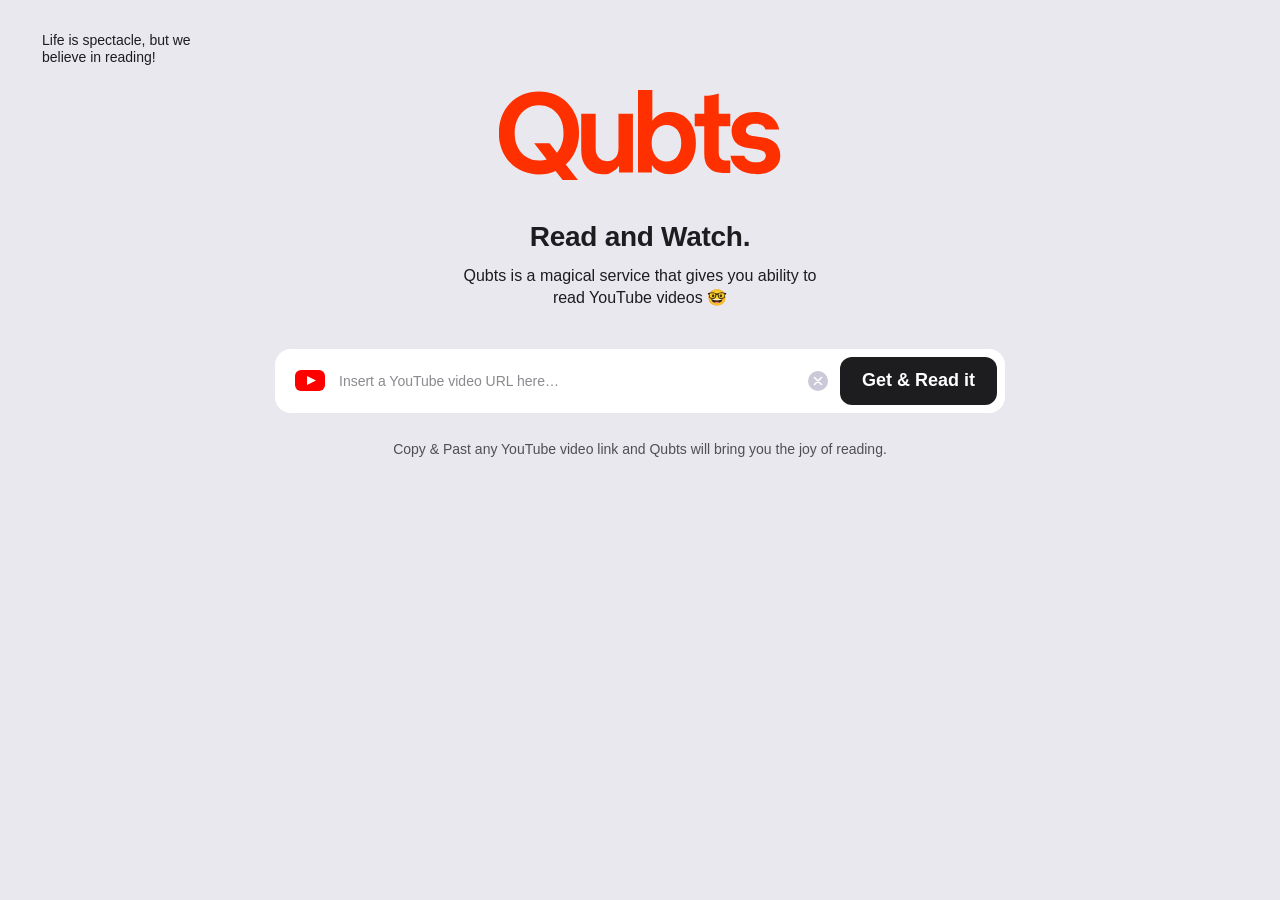
==== qubts/index.html @ bc100fbe "Add Qubts Home hero (Stage 1) Co-Authored-By: Claude Opus 4.8 <noreply@anthropic.com>" ====
<!DOCTYPE html>
<html lang="en">
<head>
  <meta charset="UTF-8">
  <meta name="viewport" content="width=device-width, initial-scale=1.0">
  <title>Qubts — Read and Watch</title>
  <link rel="stylesheet" href="style.css">
</head>
<body>
  <!-- Decorative top-left flourish, faithful to the Sketch design -->
  <p class="tagline">Life is spectacle, but we believe in reading!</p>

  <main class="hero">
    <span class="parachute" aria-hidden="true">🪂</span>

    <img class="logo" src="assets/qubts-logo.svg" alt="Qubts" width="282" height="89">

    <h1 class="headline">Read and Watch.</h1>

    <p class="subtitle">Qubts is a magical service that gives you ability to read YouTube videos <span class="emoji">🤓</span></p>

    <form class="url-bar" onsubmit="return false;">
      <span class="yt-icon" aria-hidden="true">
        <svg width="30" height="21" viewBox="0 0 30 21" xmlns="http://www.w3.org/2000/svg">
          <rect width="30" height="21" rx="6" fill="#FF0000"/>
          <path d="M12 6 L21 10.5 L12 15 Z" fill="#FFFFFF"/>
        </svg>
      </span>
      <input type="text" class="url-input" placeholder="Insert a YouTube video URL here…" aria-label="YouTube video URL">
      <span class="clear-icon" aria-hidden="true">
        <svg width="20" height="20" viewBox="0 0 20 20" xmlns="http://www.w3.org/2000/svg">
          <circle cx="10" cy="10" r="10" fill="#CBC9D7"/>
          <path d="M6.5 6.5 L13.5 13.5 M13.5 6.5 L6.5 13.5" stroke="#FFFFFF" stroke-width="1.6" stroke-linecap="round"/>
        </svg>
      </span>
      <button type="submit" class="btn-read">Get &amp; Read it</button>
    </form>

    <p class="helper">Copy &amp; Past any YouTube video link and Qubts will bring you the joy of reading.</p>
  </main>
</body>
</html>
---- qubts/style.css ----
/* Qubts — Home (1.2-01). Stage 1: hero block, pixel-close to the Sketch design.
   Values (sizes, colors, spacing) come straight from the Sketch file. */

:root {
  --ink: #1D1D1F;          /* primary text */
  --accent: #FF3000;       /* Qubts brand red-orange */
  --bg: #E9E8EF;           /* page background */
  --white: #FFFFFF;
  --placeholder: #8A8A8F;  /* muted input placeholder */
  /* Apple system font stack = SF Pro on Mac/iOS, graceful fallback elsewhere */
  --sans: -apple-system, BlinkMacSystemFont, "SF Pro Text", "Helvetica Neue", Arial, sans-serif;
}

* { box-sizing: border-box; margin: 0; padding: 0; }

body {
  position: relative;
  min-height: 100vh;
  background: var(--bg);
  color: var(--ink);
  font-family: var(--sans);
  -webkit-font-smoothing: antialiased;
  padding-bottom: 80px;
}

/* Top-left flourish */
.tagline {
  position: absolute;
  top: 32px;
  left: 42px;
  font-size: 14px;
  max-width: 160px;
  line-height: 1.2;
}

/* Hero is a centered vertical column */
.hero {
  position: relative;
  display: flex;
  flex-direction: column;
  align-items: center;
  text-align: center;
  padding-top: 90px;
}

.parachute {
  position: absolute;
  top: -47px;
  left: 50%;
  transform: translateX(34px);
  font-size: 36px;
}

.logo {
  width: 282px;
  height: auto;
}

.headline {
  margin-top: 41px;
  font-size: 28px;
  font-weight: 600;     /* SF Pro Semibold */
  letter-spacing: -0.01em;
}

.subtitle {
  margin-top: 12px;
  max-width: 380px;
  font-size: 16px;
  font-weight: 400;
  line-height: 1.375;   /* ~22px, matches the 2-line block in Sketch */
}

/* URL input bar: 730 x 64, white, rounded */
.url-bar {
  margin-top: 40px;
  display: flex;
  align-items: center;
  width: 730px;
  max-width: calc(100vw - 48px);
  height: 64px;
  padding: 0 8px 0 20px;
  background: var(--white);
  border-radius: 16px;
}

.yt-icon { display: flex; flex-shrink: 0; }

.url-input {
  flex: 1;
  min-width: 0;
  margin-left: 14px;
  border: none;
  outline: none;
  background: transparent;
  font-family: var(--sans);
  font-size: 14px;
  color: var(--ink);
}
.url-input::placeholder { color: var(--placeholder); }

.clear-icon {
  display: flex;
  flex-shrink: 0;
  margin: 0 12px;
  cursor: pointer;
}

/* Dark "Get & Read it" button */
.btn-read {
  flex-shrink: 0;
  height: 48px;
  padding: 0 22px;
  border: none;
  border-radius: 12px;
  background: var(--ink);
  color: var(--white);
  font-family: var(--sans);
  font-size: 18px;
  font-weight: 600;
  cursor: pointer;
  transition: background 0.15s ease, transform 0.05s ease;
}
.btn-read:hover { background: #000000; }
.btn-read:active { transform: translateY(1px); }

.helper {
  margin-top: 28px;
  font-size: 14px;
  font-weight: 400;
  opacity: 0.75;
}
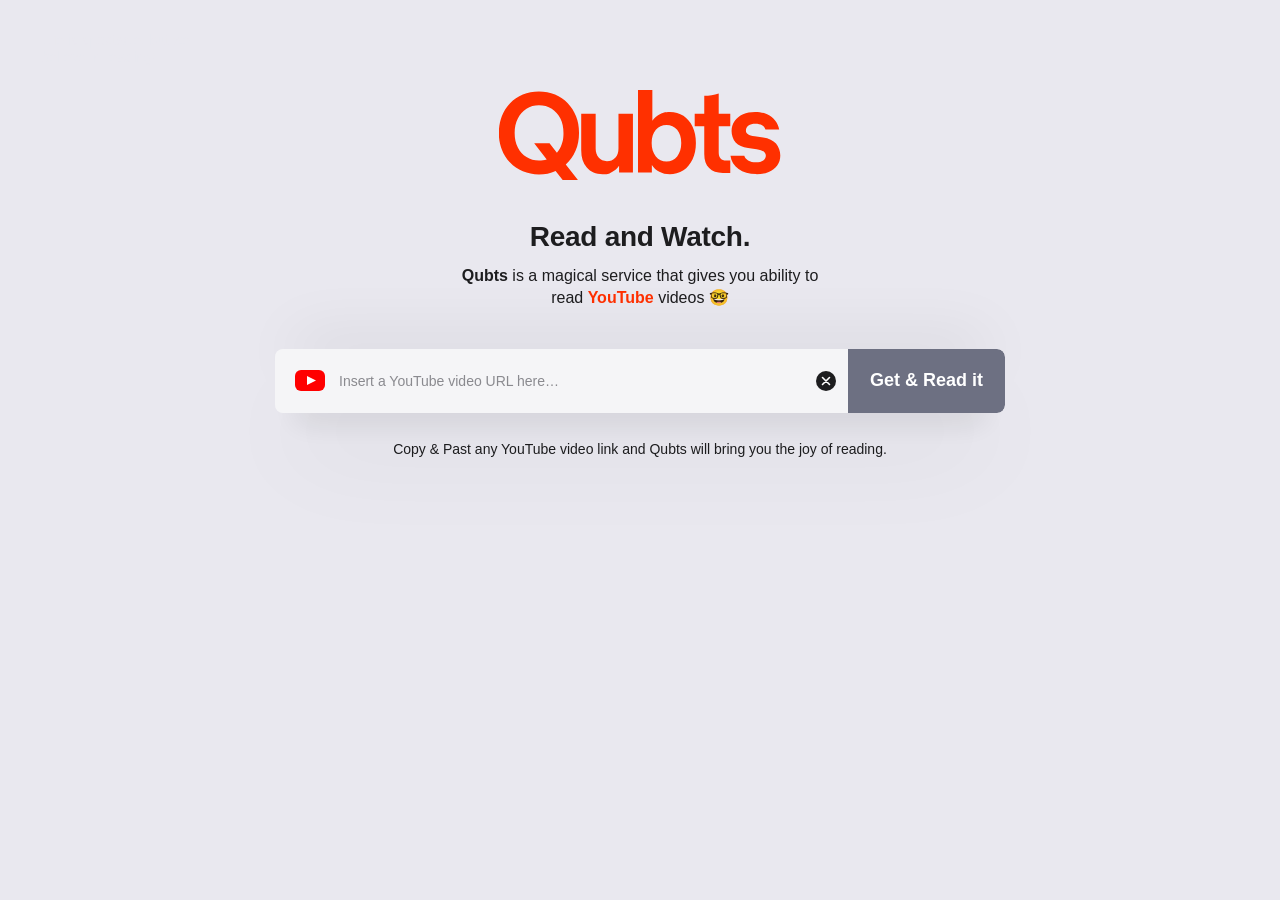
==== commit 3687db27: "Apply ui-bugs 1-5 + search-focus overlay easter egg Co-Authored-By: Claude Opus 4.8 <noreply@anthrop" ====
--- a/qubts/index.html
+++ b/qubts/index.html
@@ -4,20 +4,24 @@
   <meta charset="UTF-8">
   <meta name="viewport" content="width=device-width, initial-scale=1.0">
   <title>Qubts — Read and Watch</title>
-  <link rel="stylesheet" href="style.css">
+  <link rel="stylesheet" href="/qubts/style.css">
 </head>
 <body>
-  <!-- Decorative top-left flourish, faithful to the Sketch design -->
+  <!-- Dimming overlays for the search-focus easter egg. Hidden until the input is focused. -->
+  <div class="overlay overlay-1" aria-hidden="true"></div>
+  <div class="overlay overlay-2" aria-hidden="true"></div>
+
+  <!-- Top-left flourish. Color blends into the background; reveals faintly when the overlays dim the screen. -->
   <p class="tagline">Life is spectacle, but we believe in reading!</p>
 
   <main class="hero">
     <span class="parachute" aria-hidden="true">🪂</span>
 
-    <img class="logo" src="assets/qubts-logo.svg" alt="Qubts" width="282" height="89">
+    <img class="logo" src="/qubts/assets/qubts-logo.svg" alt="Qubts" width="282" height="89">
 
     <h1 class="headline">Read and Watch.</h1>
 
-    <p class="subtitle">Qubts is a magical service that gives you ability to read YouTube videos <span class="emoji">🤓</span></p>
+    <p class="subtitle"><strong>Qubts</strong> is a magical service that gives you ability to read <a class="yt-link" href="https://www.youtube.com" target="_blank" rel="noopener">YouTube</a> videos <span class="emoji">🤓</span></p>
 
     <form class="url-bar" onsubmit="return false;">
       <span class="yt-icon" aria-hidden="true">
@@ -29,7 +33,7 @@
       <input type="text" class="url-input" placeholder="Insert a YouTube video URL here…" aria-label="YouTube video URL">
       <span class="clear-icon" aria-hidden="true">
         <svg width="20" height="20" viewBox="0 0 20 20" xmlns="http://www.w3.org/2000/svg">
-          <circle cx="10" cy="10" r="10" fill="#CBC9D7"/>
+          <circle cx="10" cy="10" r="10" fill="#1D1D1F"/>
           <path d="M6.5 6.5 L13.5 13.5 M13.5 6.5 L6.5 13.5" stroke="#FFFFFF" stroke-width="1.6" stroke-linecap="round"/>
         </svg>
       </span>
@@ -38,5 +42,16 @@
 
     <p class="helper">Copy &amp; Past any YouTube video link and Qubts will bring you the joy of reading.</p>
   </main>
+
+  <script>
+    const bar = document.querySelector('.url-bar');
+    const input = document.querySelector('.url-input');
+    // Dim the screen while the search field is focused (the tagline reveals on top).
+    input.addEventListener('focus', () => document.body.classList.add('search-active'));
+    input.addEventListener('blur', () => document.body.classList.remove('search-active'));
+    // Clicking anywhere on the bar focuses the field.
+    bar.addEventListener('mousedown', (e) => { if (e.target !== input) { e.preventDefault(); input.focus(); } });
+    document.querySelector('.clear-icon').addEventListener('click', () => { input.value = ''; input.focus(); });
+  </script>
 </body>
 </html>
--- a/qubts/style.css
+++ b/qubts/style.css
@@ -1,13 +1,14 @@
 /* Qubts — Home (1.2-01). Stage 1: hero block, pixel-close to the Sketch design.
-   Values (sizes, colors, spacing) come straight from the Sketch file. */
+   Values come from the Sketch file and from Aleh's ui-bugs annotations. */
 
 :root {
   --ink: #1D1D1F;          /* primary text */
   --accent: #FF3000;       /* Qubts brand red-orange */
   --bg: #E9E8EF;           /* page background */
-  --white: #FFFFFF;
+  --field: #F5F5F7;        /* search field surface */
+  --btn: #6D7082;          /* "Get & Read it" button */
   --placeholder: #8A8A8F;  /* muted input placeholder */
-  /* Apple system font stack = SF Pro on Mac/iOS, graceful fallback elsewhere */
+  --overlay-navy: 33, 38, 63;  /* rgb for the dimming overlays */
   --sans: -apple-system, BlinkMacSystemFont, "SF Pro Text", "Helvetica Neue", Arial, sans-serif;
 }
 
@@ -23,14 +24,41 @@
   padding-bottom: 80px;
 }
 
-/* Top-left flourish */
+/* --- Dimming overlays (search-focus easter egg) --- */
+.overlay {
+  position: fixed;
+  left: 0;
+  top: 0;
+  width: 100%;
+  pointer-events: none;
+  opacity: 0;
+  transition: opacity 0.35s ease;
+  z-index: 10;
+}
+.overlay-1 {
+  height: 600px;
+  background-image: linear-gradient(7deg,
+    rgba(var(--overlay-navy), 0.00) 32%,
+    rgba(var(--overlay-navy), 0.15) 60%,
+    rgba(var(--overlay-navy), 0.30) 89%);
+}
+.overlay-2 {
+  height: 100vh;
+  background: rgba(var(--overlay-navy), 0.10);
+}
+body.search-active .overlay { opacity: 1; }
+
+/* Top-left flourish: blends into the background, sits above the overlays so it
+   reveals faintly when the screen dims. */
 .tagline {
   position: absolute;
   top: 32px;
   left: 42px;
+  z-index: 30;
+  max-width: 160px;
   font-size: 14px;
-  max-width: 160px;
   line-height: 1.2;
+  color: var(--bg);
 }
 
 /* Hero is a centered vertical column */
@@ -51,15 +79,12 @@
   font-size: 36px;
 }
 
-.logo {
-  width: 282px;
-  height: auto;
-}
+.logo { width: 282px; height: auto; }
 
 .headline {
   margin-top: 41px;
   font-size: 28px;
-  font-weight: 600;     /* SF Pro Semibold */
+  font-weight: 600;
   letter-spacing: -0.01em;
 }
 
@@ -68,20 +93,31 @@
   max-width: 380px;
   font-size: 16px;
   font-weight: 400;
-  line-height: 1.375;   /* ~22px, matches the 2-line block in Sketch */
+  line-height: 1.375;
 }
+.subtitle strong { font-weight: 600; }
+.yt-link { font-weight: 600; color: var(--accent); text-decoration: none; }
+.yt-link:hover { text-decoration: underline; }
 
-/* URL input bar: 730 x 64, white, rounded */
+/* URL input bar: 730 x 64, light surface, soft layered shadow.
+   Sits above the overlays so it stays bright while the rest dims. */
 .url-bar {
+  position: relative;
+  z-index: 20;
   margin-top: 40px;
   display: flex;
   align-items: center;
   width: 730px;
   max-width: calc(100vw - 48px);
   height: 64px;
-  padding: 0 8px 0 20px;
-  background: var(--white);
-  border-radius: 16px;
+  padding-left: 20px;
+  background: var(--field);
+  border-radius: 8px;
+  overflow: hidden;
+  box-shadow:
+    0 -30px 60px -20px rgba(0, 0, 0, 0.10),
+    0 50px 100px -20px rgba(0, 0, 0, 0.10),
+    0 30px 30px -20px rgba(0, 0, 0, 0.10);
 }
 
 .yt-icon { display: flex; flex-shrink: 0; }
@@ -106,27 +142,26 @@
   cursor: pointer;
 }
 
-/* Dark "Get & Read it" button */
+/* Dark slate button, full bar height, flush to the right edge */
 .btn-read {
+  align-self: stretch;
   flex-shrink: 0;
-  height: 48px;
   padding: 0 22px;
   border: none;
-  border-radius: 12px;
-  background: var(--ink);
-  color: var(--white);
+  border-radius: 0 8px 8px 0;
+  background: var(--btn);
+  color: #FFFFFF;
   font-family: var(--sans);
   font-size: 18px;
   font-weight: 600;
   cursor: pointer;
-  transition: background 0.15s ease, transform 0.05s ease;
+  transition: background 0.15s ease;
 }
-.btn-read:hover { background: #000000; }
-.btn-read:active { transform: translateY(1px); }
+.btn-read:hover { background: #5E6173; }
 
 .helper {
   margin-top: 28px;
   font-size: 14px;
   font-weight: 400;
-  opacity: 0.75;
+  color: var(--ink);
 }
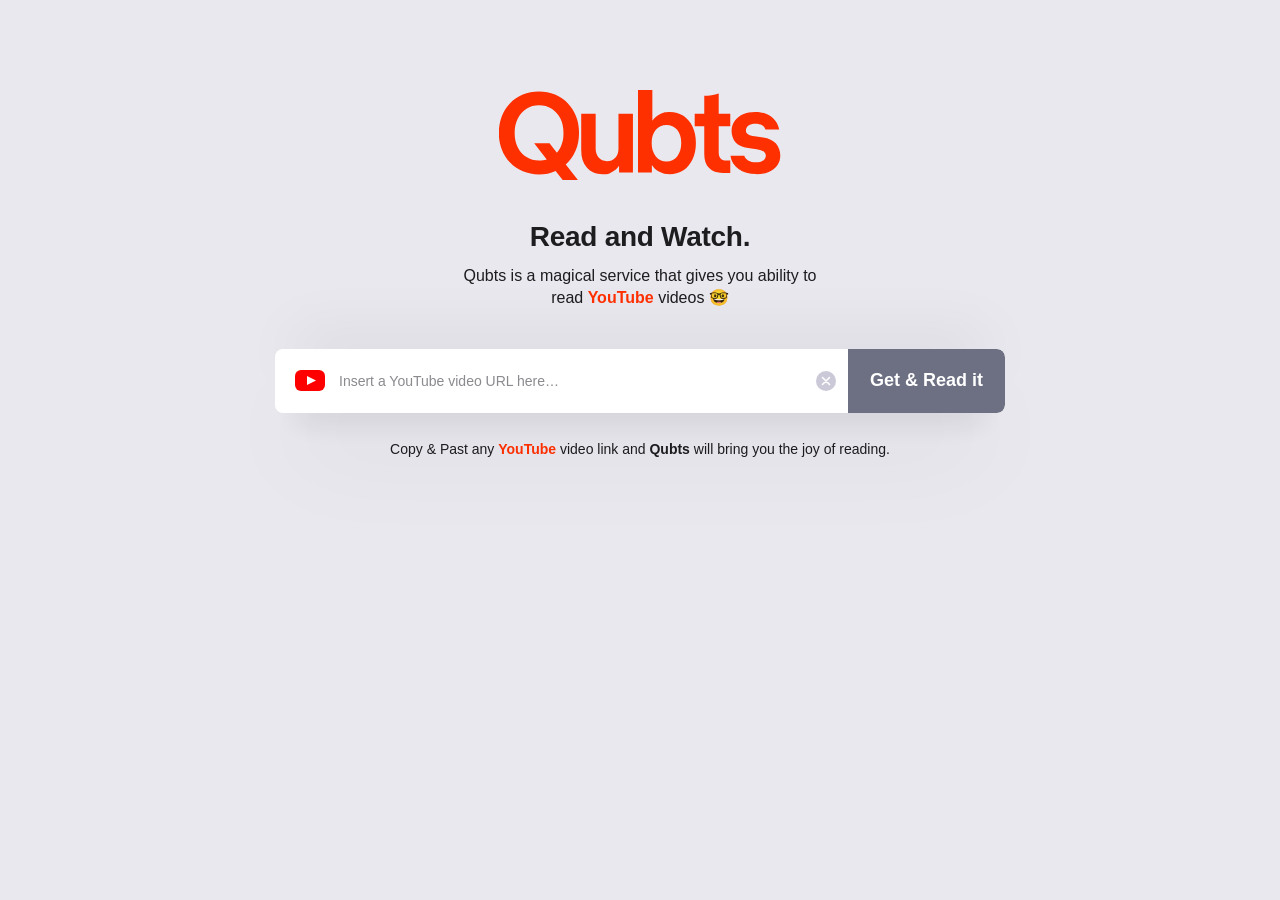
==== commit e8e7e57d: "Search active/inactive states + subtitle/helper text fixes Co-Authored-By: Claude Opus 4.8 <noreply@" ====
--- a/qubts/index.html
+++ b/qubts/index.html
@@ -7,11 +7,11 @@
   <link rel="stylesheet" href="/qubts/style.css">
 </head>
 <body>
-  <!-- Dimming overlays for the search-focus easter egg. Hidden until the input is focused. -->
+  <!-- Dimming overlays for the search-focus easter egg -->
   <div class="overlay overlay-1" aria-hidden="true"></div>
   <div class="overlay overlay-2" aria-hidden="true"></div>
 
-  <!-- Top-left flourish. Color blends into the background; reveals faintly when the overlays dim the screen. -->
+  <!-- Top-left flourish: blends into the background, reveals when the screen dims -->
   <p class="tagline">Life is spectacle, but we believe in reading!</p>
 
   <main class="hero">
@@ -21,7 +21,7 @@
 
     <h1 class="headline">Read and Watch.</h1>
 
-    <p class="subtitle"><strong>Qubts</strong> is a magical service that gives you ability to read <a class="yt-link" href="https://www.youtube.com" target="_blank" rel="noopener">YouTube</a> videos <span class="emoji">🤓</span></p>
+    <p class="subtitle">Qubts is a magical service that gives you ability to read <a class="yt-link" href="https://www.youtube.com" target="_blank" rel="noopener">YouTube</a> videos <span class="emoji">🤓</span></p>
 
     <form class="url-bar" onsubmit="return false;">
       <span class="yt-icon" aria-hidden="true">
@@ -33,25 +33,39 @@
       <input type="text" class="url-input" placeholder="Insert a YouTube video URL here…" aria-label="YouTube video URL">
       <span class="clear-icon" aria-hidden="true">
         <svg width="20" height="20" viewBox="0 0 20 20" xmlns="http://www.w3.org/2000/svg">
-          <circle cx="10" cy="10" r="10" fill="#1D1D1F"/>
+          <circle cx="10" cy="10" r="10" fill="currentColor"/>
           <path d="M6.5 6.5 L13.5 13.5 M13.5 6.5 L6.5 13.5" stroke="#FFFFFF" stroke-width="1.6" stroke-linecap="round"/>
         </svg>
       </span>
-      <button type="submit" class="btn-read">Get &amp; Read it</button>
+      <button type="submit" class="btn-read" disabled>Get &amp; Read it</button>
     </form>
 
-    <p class="helper">Copy &amp; Past any YouTube video link and Qubts will bring you the joy of reading.</p>
+    <p class="helper">Copy &amp; Past any <a class="yt-link" href="https://www.youtube.com" target="_blank" rel="noopener">YouTube</a> video link and <strong>Qubts</strong> will bring you the joy of reading.</p>
   </main>
 
   <script>
     const bar = document.querySelector('.url-bar');
     const input = document.querySelector('.url-input');
-    // Dim the screen while the search field is focused (the tagline reveals on top).
+    const btn = document.querySelector('.btn-read');
+    const clearIcon = document.querySelector('.clear-icon');
+    const YT = /(youtube\.com|youtu\.be)/i;   // a YouTube link makes the buttons active
+
+    function refresh() {
+      const text = input.value.trim();
+      btn.disabled = !YT.test(text);            // button active only with a YouTube URL
+      clearIcon.classList.toggle('active', text.length > 0);  // clear active with any text
+    }
+    input.addEventListener('input', refresh);
+
+    // Search-focus easter egg: dim the screen while typing
     input.addEventListener('focus', () => document.body.classList.add('search-active'));
     input.addEventListener('blur', () => document.body.classList.remove('search-active'));
-    // Clicking anywhere on the bar focuses the field.
+
+    // Clicking the bar focuses the field; clicking × clears it
     bar.addEventListener('mousedown', (e) => { if (e.target !== input) { e.preventDefault(); input.focus(); } });
-    document.querySelector('.clear-icon').addEventListener('click', () => { input.value = ''; input.focus(); });
+    clearIcon.addEventListener('click', () => { input.value = ''; refresh(); input.focus(); });
+
+    refresh();
   </script>
 </body>
 </html>
--- a/qubts/style.css
+++ b/qubts/style.css
@@ -1,14 +1,16 @@
-/* Qubts — Home (1.2-01). Stage 1: hero block, pixel-close to the Sketch design.
-   Values come from the Sketch file and from Aleh's ui-bugs annotations. */
+/* Qubts — Home (1.2-01). Hero block + search states, pixel-close to the Sketch design.
+   Values from the Sketch file, Aleh's ui-bugs notes, and the search_user-flow states. */
 
 :root {
   --ink: #1D1D1F;          /* primary text */
   --accent: #FF3000;       /* Qubts brand red-orange */
   --bg: #E9E8EF;           /* page background */
-  --field: #F5F5F7;        /* search field surface */
-  --btn: #6D7082;          /* "Get & Read it" button */
-  --placeholder: #8A8A8F;  /* muted input placeholder */
-  --overlay-navy: 33, 38, 63;  /* rgb for the dimming overlays */
+  --btn-off: #6D7082;      /* button — inactive (empty field) */
+  --btn-on: #FF3000;       /* button — active (YouTube URL present) */
+  --clear-off: #CBC9D7;    /* clear × — inactive */
+  --clear-on: #1D1D1F;     /* clear × — active */
+  --placeholder: #8A8A8F;
+  --overlay-navy: 33, 38, 63;
   --sans: -apple-system, BlinkMacSystemFont, "SF Pro Text", "Helvetica Neue", Arial, sans-serif;
 }
 
@@ -27,8 +29,7 @@
 /* --- Dimming overlays (search-focus easter egg) --- */
 .overlay {
   position: fixed;
-  left: 0;
-  top: 0;
+  left: 0; top: 0;
   width: 100%;
   pointer-events: none;
   opacity: 0;
@@ -42,18 +43,12 @@
     rgba(var(--overlay-navy), 0.15) 60%,
     rgba(var(--overlay-navy), 0.30) 89%);
 }
-.overlay-2 {
-  height: 100vh;
-  background: rgba(var(--overlay-navy), 0.10);
-}
+.overlay-2 { height: 100vh; background: rgba(var(--overlay-navy), 0.10); }
 body.search-active .overlay { opacity: 1; }
 
-/* Top-left flourish: blends into the background, sits above the overlays so it
-   reveals faintly when the screen dims. */
 .tagline {
   position: absolute;
-  top: 32px;
-  left: 42px;
+  top: 32px; left: 42px;
   z-index: 30;
   max-width: 160px;
   font-size: 14px;
@@ -61,7 +56,6 @@
   color: var(--bg);
 }
 
-/* Hero is a centered vertical column */
 .hero {
   position: relative;
   display: flex;
@@ -73,8 +67,7 @@
 
 .parachute {
   position: absolute;
-  top: -47px;
-  left: 50%;
+  top: -47px; left: 50%;
   transform: translateX(34px);
   font-size: 36px;
 }
@@ -95,12 +88,10 @@
   font-weight: 400;
   line-height: 1.375;
 }
-.subtitle strong { font-weight: 600; }
 .yt-link { font-weight: 600; color: var(--accent); text-decoration: none; }
 .yt-link:hover { text-decoration: underline; }
 
-/* URL input bar: 730 x 64, light surface, soft layered shadow.
-   Sits above the overlays so it stays bright while the rest dims. */
+/* URL input bar: white, 730 x 64, soft shadow, sits above the dimming overlays */
 .url-bar {
   position: relative;
   z-index: 20;
@@ -111,7 +102,7 @@
   max-width: calc(100vw - 48px);
   height: 64px;
   padding-left: 20px;
-  background: var(--field);
+  background: #FFFFFF;
   border-radius: 8px;
   overflow: hidden;
   box-shadow:
@@ -135,29 +126,33 @@
 }
 .url-input::placeholder { color: var(--placeholder); }
 
+/* Clear × — color driven by state via currentColor */
 .clear-icon {
   display: flex;
   flex-shrink: 0;
   margin: 0 12px;
-  cursor: pointer;
+  color: var(--clear-off);
+  cursor: default;
 }
+.clear-icon.active { color: var(--clear-on); cursor: pointer; }
 
-/* Dark slate button, full bar height, flush to the right edge */
+/* Button — slate when inactive, brand red when a YouTube URL is present */
 .btn-read {
   align-self: stretch;
   flex-shrink: 0;
   padding: 0 22px;
   border: none;
   border-radius: 0 8px 8px 0;
-  background: var(--btn);
+  background: var(--btn-off);
   color: #FFFFFF;
   font-family: var(--sans);
   font-size: 18px;
   font-weight: 600;
-  cursor: pointer;
+  cursor: default;
   transition: background 0.15s ease;
 }
-.btn-read:hover { background: #5E6173; }
+.btn-read:not(:disabled) { background: var(--btn-on); cursor: pointer; }
+.btn-read:not(:disabled):hover { background: #E22B00; }
 
 .helper {
   margin-top: 28px;
@@ -165,3 +160,4 @@
   font-weight: 400;
   color: var(--ink);
 }
+.helper strong { font-weight: 600; }
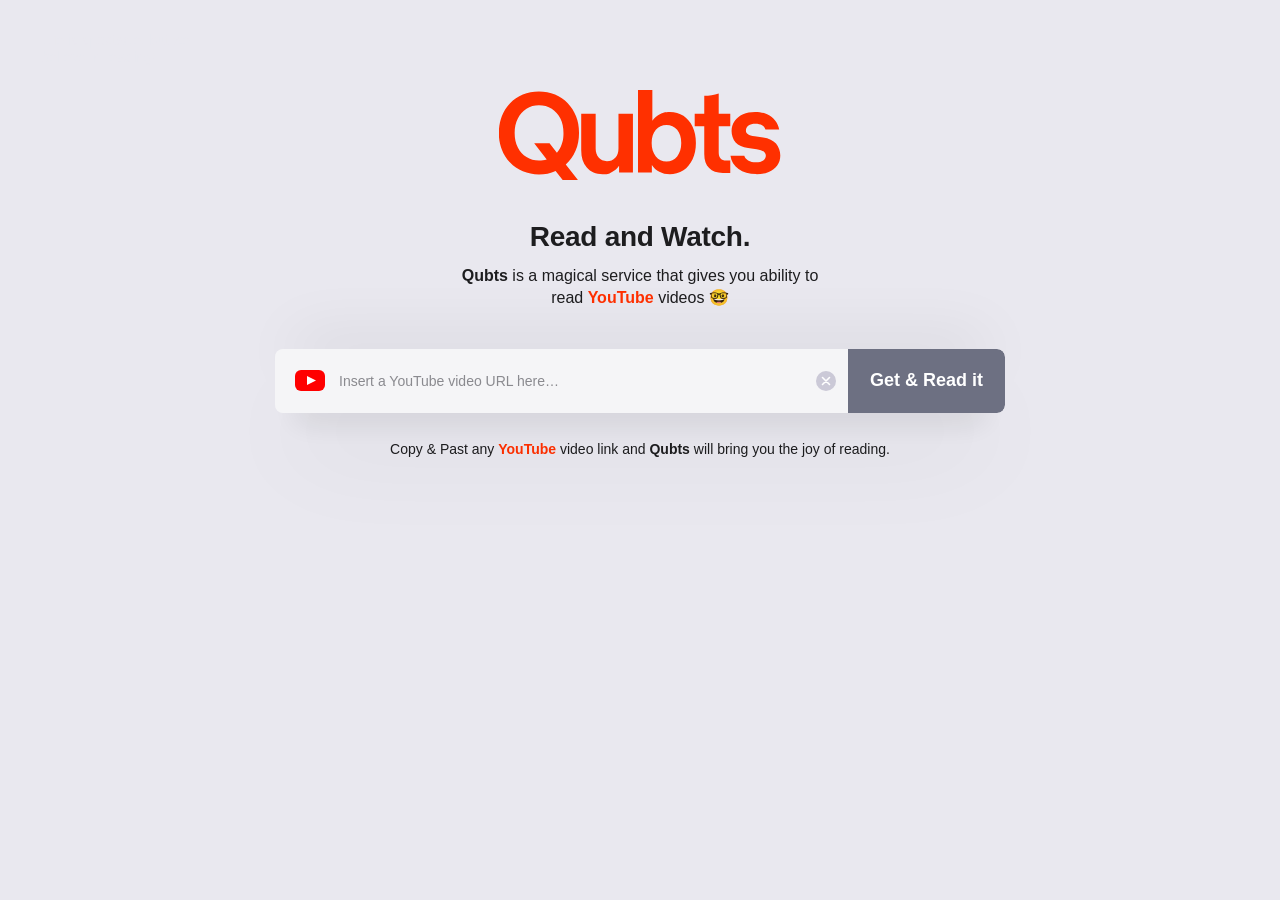
==== commit d2ffb24e: "Revert bar bg and subtitle weight to annotated values [1] [5] Co-Authored-By: Claude Opus 4.8 <norep" ====
--- a/qubts/index.html
+++ b/qubts/index.html
@@ -21,7 +21,7 @@
 
     <h1 class="headline">Read and Watch.</h1>
 
-    <p class="subtitle">Qubts is a magical service that gives you ability to read <a class="yt-link" href="https://www.youtube.com" target="_blank" rel="noopener">YouTube</a> videos <span class="emoji">🤓</span></p>
+    <p class="subtitle"><strong>Qubts</strong> is a magical service that gives you ability to read <a class="yt-link" href="https://www.youtube.com" target="_blank" rel="noopener">YouTube</a> videos <span class="emoji">🤓</span></p>
 
     <form class="url-bar" onsubmit="return false;">
       <span class="yt-icon" aria-hidden="true">
--- a/qubts/style.css
+++ b/qubts/style.css
@@ -88,6 +88,7 @@
   font-weight: 400;
   line-height: 1.375;
 }
+.subtitle strong { font-weight: 600; }
 .yt-link { font-weight: 600; color: var(--accent); text-decoration: none; }
 .yt-link:hover { text-decoration: underline; }
 
@@ -102,7 +103,7 @@
   max-width: calc(100vw - 48px);
   height: 64px;
   padding-left: 20px;
-  background: #FFFFFF;
+  background: #F5F5F7;
   border-radius: 8px;
   overflow: hidden;
   box-shadow:
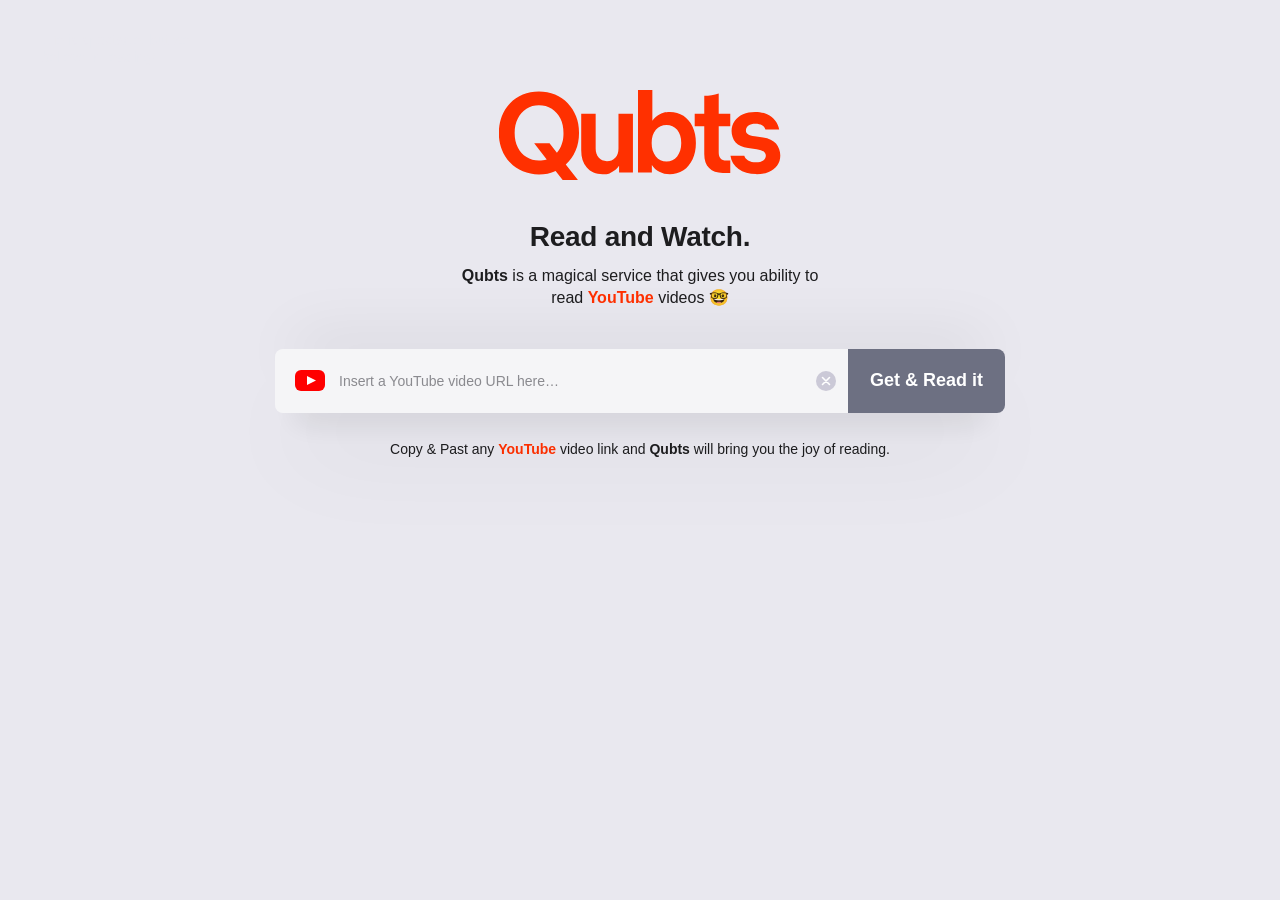
==== commit eac808a9: "Add dark hover tooltips for search button and clear (ui-bugs [11]) Co-Authored-By: Claude Opus 4.8 <" ====
--- a/qubts/index.html
+++ b/qubts/index.html
@@ -37,7 +37,7 @@
           <path d="M6.5 6.5 L13.5 13.5 M13.5 6.5 L6.5 13.5" stroke="#FFFFFF" stroke-width="1.6" stroke-linecap="round"/>
         </svg>
       </span>
-      <button type="submit" class="btn-read" disabled>Get &amp; Read it</button>
+      <button type="submit" class="btn-read" aria-disabled="true">Get &amp; Read it</button>
     </form>
 
     <p class="helper">Copy &amp; Past any <a class="yt-link" href="https://www.youtube.com" target="_blank" rel="noopener">YouTube</a> video link and <strong>Qubts</strong> will bring you the joy of reading.</p>
@@ -52,7 +52,9 @@
 
     function refresh() {
       const text = input.value.trim();
-      btn.disabled = !YT.test(text);            // button active only with a YouTube URL
+      const ok = YT.test(text);                 // button active only with a YouTube URL
+      btn.classList.toggle('active', ok);
+      btn.setAttribute('aria-disabled', String(!ok));
       clearIcon.classList.toggle('active', text.length > 0);  // clear active with any text
     }
     input.addEventListener('input', refresh);
--- a/qubts/style.css
+++ b/qubts/style.css
@@ -105,7 +105,6 @@
   padding-left: 20px;
   background: #F5F5F7;
   border-radius: 8px;
-  overflow: hidden;
   box-shadow:
     0 -30px 60px -20px rgba(0, 0, 0, 0.10),
     0 50px 100px -20px rgba(0, 0, 0, 0.10),
@@ -152,8 +151,8 @@
   cursor: default;
   transition: background 0.15s ease;
 }
-.btn-read:not(:disabled) { background: var(--btn-on); cursor: pointer; }
-.btn-read:not(:disabled):hover { background: #E22B00; }
+.btn-read.active { background: var(--btn-on); cursor: pointer; }
+.btn-read.active:hover { background: #E22B00; }
 
 .helper {
   margin-top: 28px;
@@ -162,3 +161,45 @@
   color: var(--ink);
 }
 .helper strong { font-weight: 600; }
+
+/* --- Hover tooltips (dark) --- */
+.btn-read, .clear-icon { position: relative; }
+
+.btn-read::after, .clear-icon::after {
+  position: absolute;
+  left: 50%;
+  transform: translateX(-50%);
+  white-space: nowrap;
+  background: #1D1D1F;
+  color: #FFFFFF;
+  font-size: 13px;
+  font-weight: 500;
+  padding: 6px 12px;
+  border-radius: 8px;
+  opacity: 0;
+  pointer-events: none;
+  transition: opacity 0.15s ease;
+  z-index: 40;
+}
+.btn-read::before, .clear-icon::before {
+  content: "";
+  position: absolute;
+  left: 50%;
+  transform: translateX(-50%);
+  border: 6px solid transparent;
+  opacity: 0;
+  pointer-events: none;
+  transition: opacity 0.15s ease;
+  z-index: 40;
+}
+
+/* Button tooltip: below, text depends on active state */
+.btn-read::after { content: "🚀 Grab one…"; top: calc(100% + 13px); }
+.btn-read.active::after { content: "🚀 Try it out!"; }
+.btn-read::before { top: calc(100% + 1px); border-bottom-color: #1D1D1F; }
+.btn-read:hover::after, .btn-read:hover::before { opacity: 1; }
+
+/* Clear tooltip: above, only when there is text to clear */
+.clear-icon::after { content: "Clear"; bottom: calc(100% + 13px); }
+.clear-icon::before { bottom: calc(100% + 1px); border-top-color: #1D1D1F; }
+.clear-icon.active:hover::after, .clear-icon.active:hover::before { opacity: 1; }
